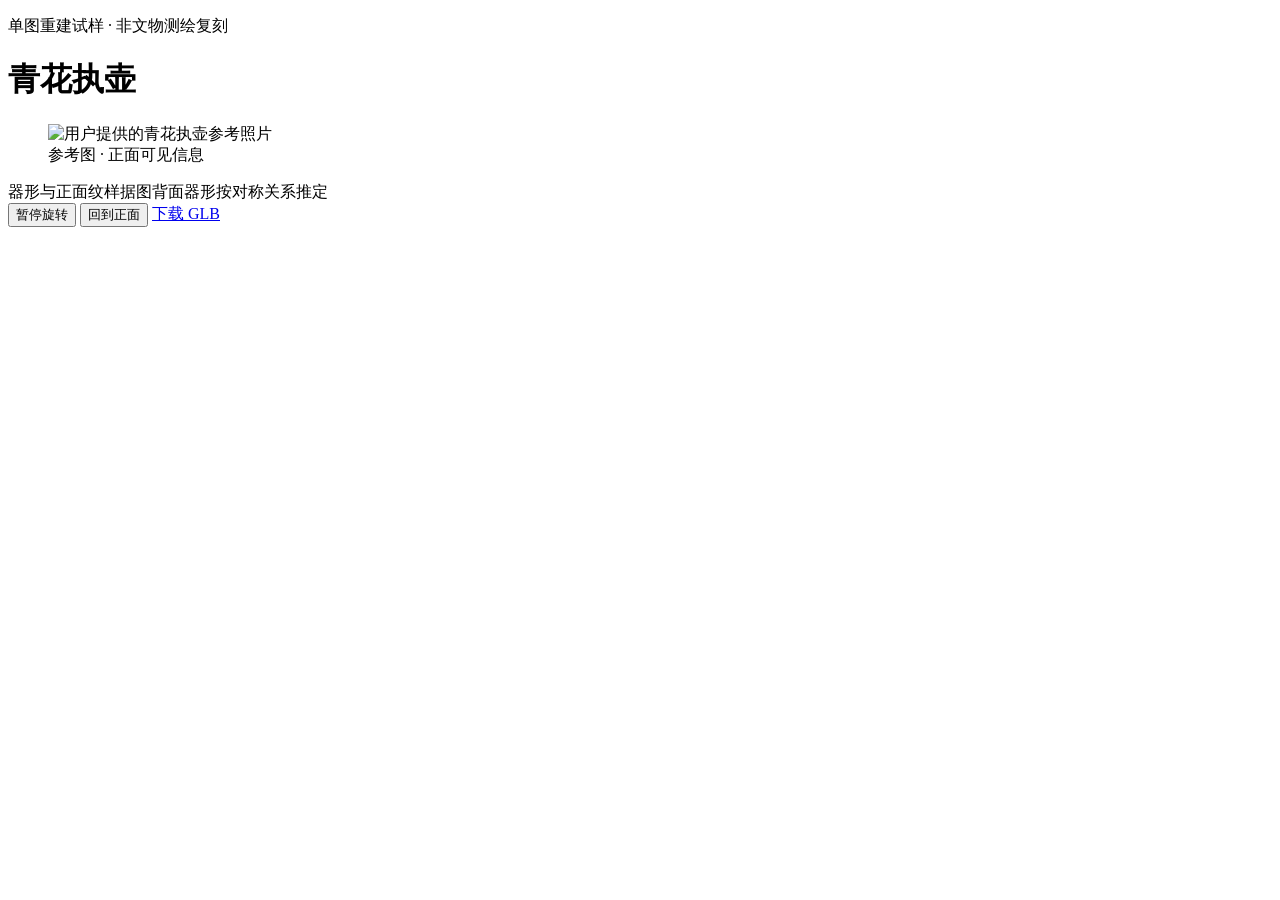
==== porcelain-preview.html @ b8884176 "发布郑和沉浸式航海网页" ====
<!doctype html>
<html lang="zh-CN">
  <head>
    <meta charset="UTF-8" />
    <meta name="viewport" content="width=device-width, initial-scale=1.0" />
    <meta name="theme-color" content="#111313" />
    <meta name="description" content="根据单张参考照片制作的青花执壶三维重建试样" />
    <title>青花执壶 · 单图重建试样</title>
    <script type="module" crossorigin src="./assets/porcelain-DF7gQr44.js"></script>
    <link rel="modulepreload" crossorigin href="./assets/three.module-CScPE-k7.js">
    <link rel="stylesheet" crossorigin href="./assets/porcelain-yduHpcoo.css">
  </head>
  <body>
    <main id="porcelain-preview">
      <div id="porcelain-stage"></div>
      <header class="preview-heading"><p>单图重建试样 · 非文物测绘复刻</p><h1>青花执壶</h1></header>
      <figure class="source-reference"><img src="./references/porcelain-source.png" alt="用户提供的青花执壶参考照片" /><figcaption>参考图 · 正面可见信息</figcaption></figure>
      <div class="model-boundary" aria-label="模型史料边界"><span>器形与正面纹样据图</span><span>背面器形按对称关系推定</span></div>
      <nav class="preview-controls" aria-label="模型查看工具">
        <button id="toggle-rotation" type="button" aria-pressed="true">暂停旋转</button>
        <button id="front-view" type="button">回到正面</button>
        <a href="./models/porcelain-reference.glb" download>下载 GLB</a>
      </nav>
    </main>
  </body>
</html>
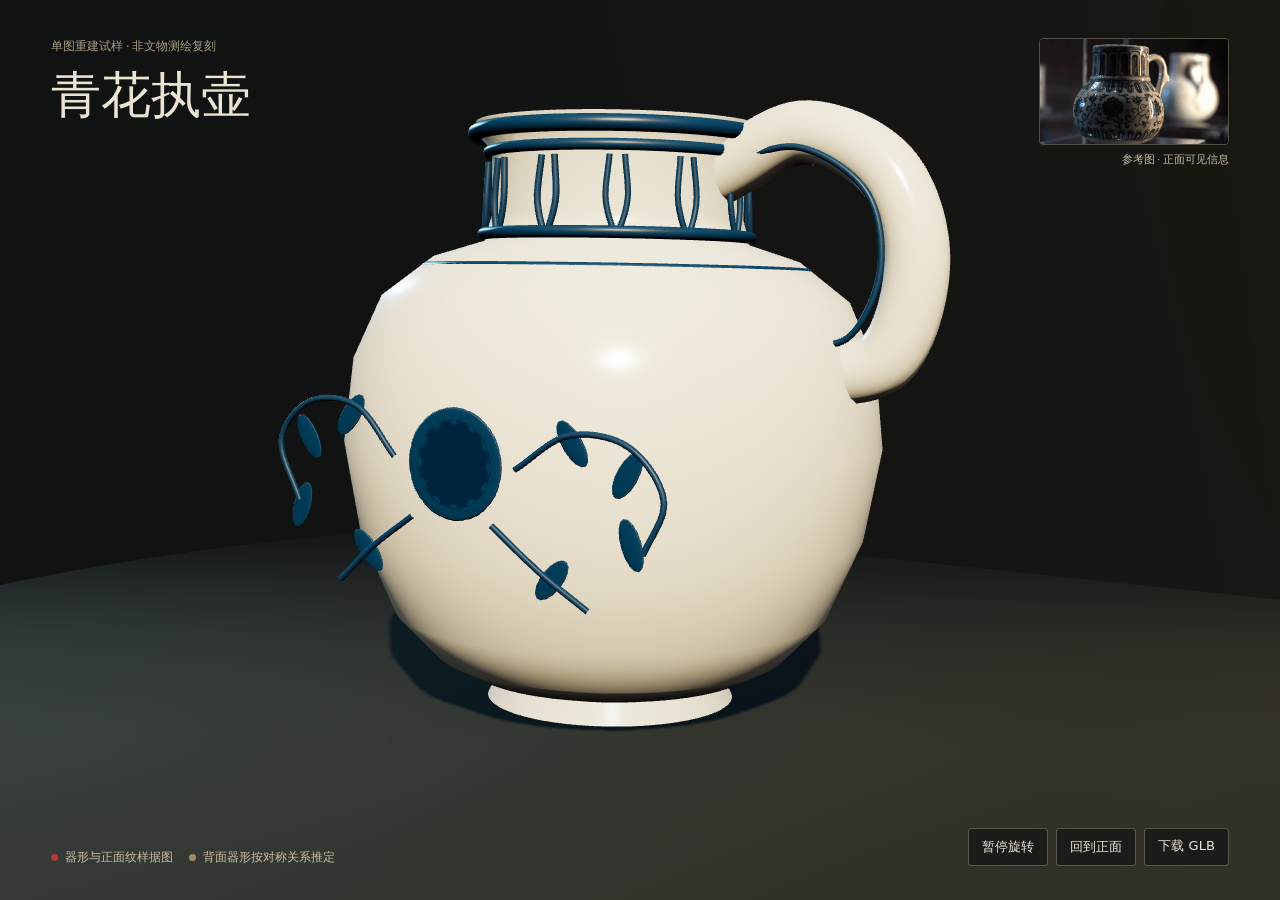
==== commit 4592cda9: "Publish iOS startup stability update" ====
--- a/porcelain-preview.html
+++ b/porcelain-preview.html
@@ -6,8 +6,8 @@
     <meta name="theme-color" content="#111313" />
     <meta name="description" content="根据单张参考照片制作的青花执壶三维重建试样" />
     <title>青花执壶 · 单图重建试样</title>
-    <script type="module" crossorigin src="./assets/porcelain-DF7gQr44.js"></script>
-    <link rel="modulepreload" crossorigin href="./assets/three.module-CScPE-k7.js">
+    <script type="module" crossorigin src="./assets/porcelain-CS2FJ8GX.js"></script>
+    <link rel="modulepreload" crossorigin href="./assets/three.module-_76C70VE.js">
     <link rel="stylesheet" crossorigin href="./assets/porcelain-yduHpcoo.css">
   </head>
   <body>
--- a/assets/porcelain-yduHpcoo.css
+++ b/assets/porcelain-yduHpcoo.css
@@ -0,0 +1 @@
+:root{color-scheme:dark;font-family:"Noto Serif SC","Source Han Serif SC",Songti SC,serif;background:#111313;color:#ece4d3}*{box-sizing:border-box}html,body,#porcelain-preview,#porcelain-stage{width:100%;height:100%;margin:0;overflow:hidden}body{background:#111313}#porcelain-stage,#porcelain-stage canvas{position:absolute;inset:0;display:block;touch-action:none}.preview-heading{position:fixed;z-index:2;top:clamp(18px,3vw,38px);left:clamp(18px,4vw,58px);max-width:min(58vw,540px);pointer-events:none}.preview-heading p,.preview-heading h1{margin:0}.preview-heading p{color:#a99d83;font-size:12px;letter-spacing:0}.preview-heading h1{margin-top:7px;font-size:clamp(26px,4vw,50px);font-weight:500;letter-spacing:0}.source-reference{position:fixed;z-index:2;top:clamp(18px,3vw,38px);right:clamp(18px,4vw,58px);width:clamp(112px,16vw,190px);margin:0;color:#c5baa4}.source-reference img{display:block;width:100%;aspect-ratio:360 / 203;object-fit:cover;border:1px solid rgba(216,208,185,.3);border-radius:4px}.source-reference figcaption{margin-top:7px;font-size:11px;text-align:right}.model-boundary{position:fixed;z-index:2;left:clamp(18px,4vw,58px);bottom:clamp(18px,3vw,34px);display:flex;gap:16px;color:#c9bea8;font-family:system-ui,sans-serif;font-size:12px}.model-boundary span:before{content:"";display:inline-block;width:7px;height:7px;margin-right:7px;border-radius:50%;background:#b13b32}.model-boundary span:last-child:before{background:#9c8b62}.preview-controls{position:fixed;z-index:3;right:clamp(18px,4vw,58px);bottom:clamp(18px,3vw,34px);display:flex;gap:8px}.preview-controls button,.preview-controls a{min-height:38px;padding:8px 13px;border:1px solid rgba(216,208,185,.32);border-radius:4px;background:#151818c7;color:#ece4d3;font:13px system-ui,sans-serif;text-decoration:none;cursor:pointer;-webkit-backdrop-filter:blur(8px);backdrop-filter:blur(8px)}.preview-controls button:hover,.preview-controls a:hover,.preview-controls button:focus-visible,.preview-controls a:focus-visible{border-color:#b99f63;outline:2px solid rgba(185,159,99,.35);outline-offset:2px}@media(max-width:680px){.preview-heading{max-width:62vw}.preview-heading h1{font-size:27px}.source-reference{width:104px}.model-boundary{right:18px;bottom:70px;justify-content:center;gap:10px;font-size:11px}.preview-controls{left:18px;right:18px;justify-content:center}.preview-controls button,.preview-controls a{flex:1;text-align:center;padding-inline:8px}}
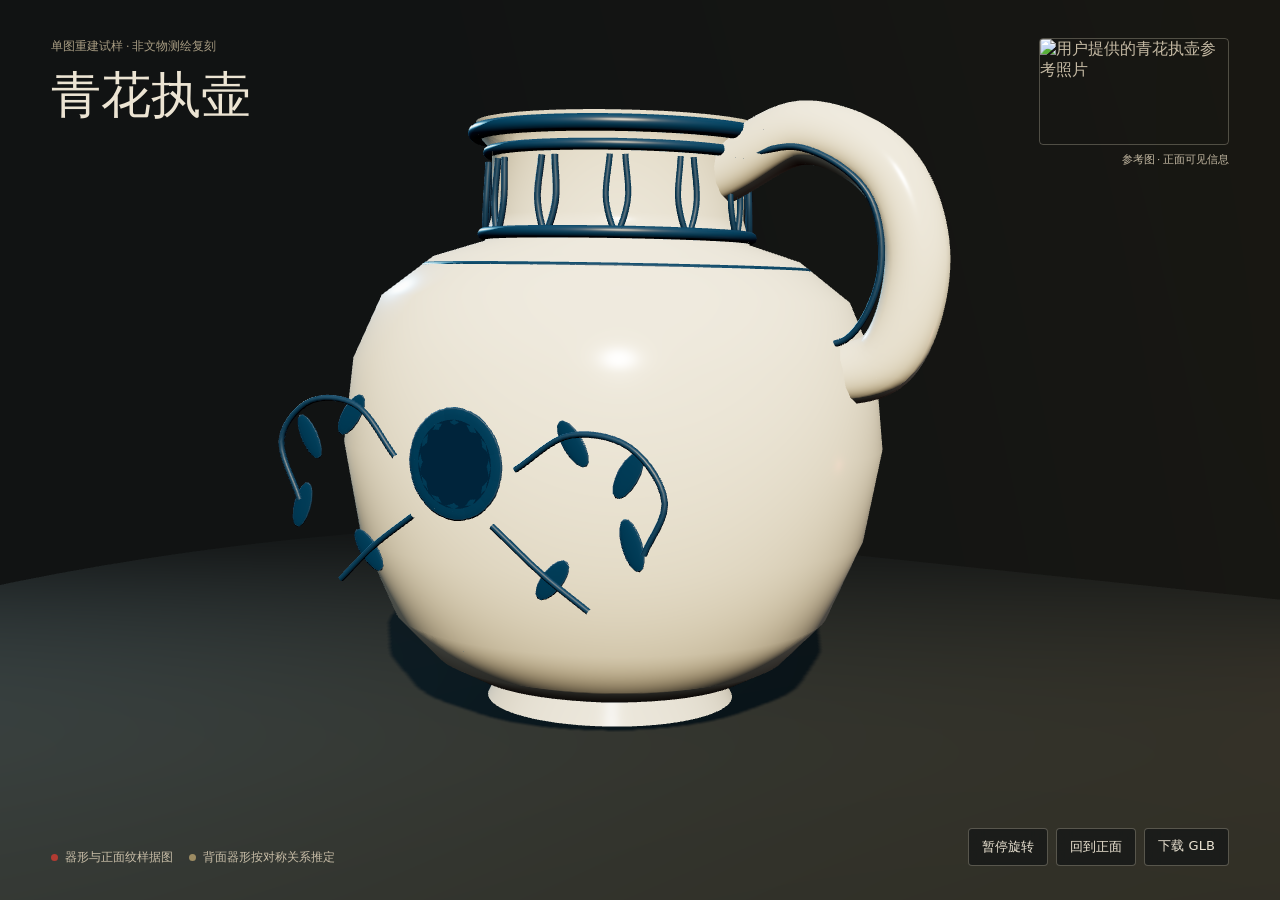
==== commit 76a8979b: "Serve immersive assets from Shanghai OSS" ====
--- a/porcelain-preview.html
+++ b/porcelain-preview.html
@@ -6,20 +6,20 @@
     <meta name="theme-color" content="#111313" />
     <meta name="description" content="根据单张参考照片制作的青花执壶三维重建试样" />
     <title>青花执壶 · 单图重建试样</title>
-    <script type="module" crossorigin src="./assets/porcelain-CS2FJ8GX.js"></script>
-    <link rel="modulepreload" crossorigin href="./assets/three.module-_76C70VE.js">
+    <script type="module" crossorigin src="./assets/porcelain-B0WYPx84.js"></script>
+    <link rel="modulepreload" crossorigin href="./assets/asset-url-Cq3bE7O6.js">
     <link rel="stylesheet" crossorigin href="./assets/porcelain-yduHpcoo.css">
   </head>
   <body>
     <main id="porcelain-preview">
       <div id="porcelain-stage"></div>
       <header class="preview-heading"><p>单图重建试样 · 非文物测绘复刻</p><h1>青花执壶</h1></header>
-      <figure class="source-reference"><img src="./references/porcelain-source.png" alt="用户提供的青花执壶参考照片" /><figcaption>参考图 · 正面可见信息</figcaption></figure>
+      <figure class="source-reference"><img id="porcelain-reference-image" alt="用户提供的青花执壶参考照片" /><figcaption>参考图 · 正面可见信息</figcaption></figure>
       <div class="model-boundary" aria-label="模型史料边界"><span>器形与正面纹样据图</span><span>背面器形按对称关系推定</span></div>
       <nav class="preview-controls" aria-label="模型查看工具">
         <button id="toggle-rotation" type="button" aria-pressed="true">暂停旋转</button>
         <button id="front-view" type="button">回到正面</button>
-        <a href="./models/porcelain-reference.glb" download>下载 GLB</a>
+        <a id="porcelain-model-download" download>下载 GLB</a>
       </nav>
     </main>
   </body>
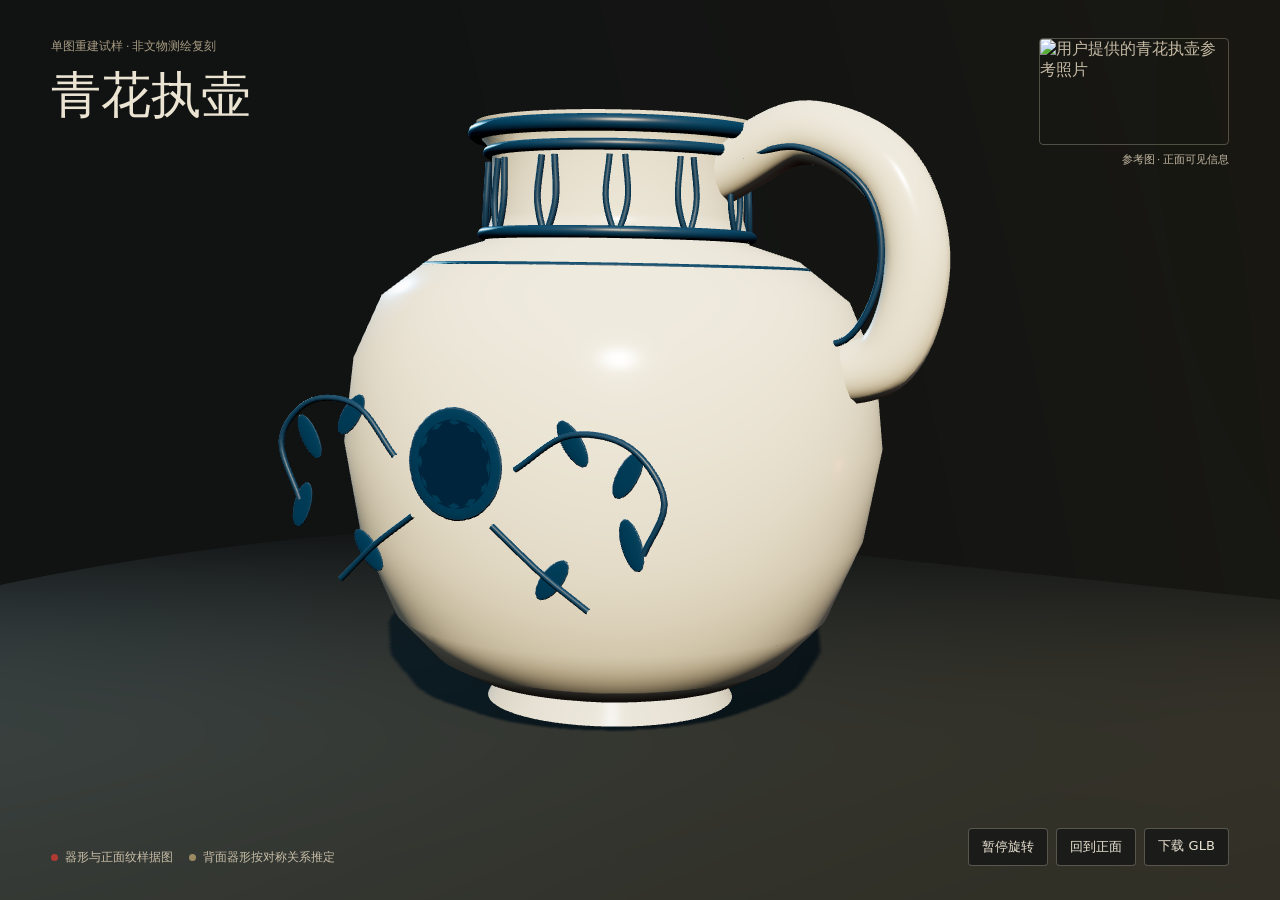
==== commit 937e460d: "Reduce iPhone WeChat voyage memory use" ====
--- a/porcelain-preview.html
+++ b/porcelain-preview.html
@@ -6,8 +6,8 @@
     <meta name="theme-color" content="#111313" />
     <meta name="description" content="根据单张参考照片制作的青花执壶三维重建试样" />
     <title>青花执壶 · 单图重建试样</title>
-    <script type="module" crossorigin src="./assets/porcelain-B0WYPx84.js"></script>
-    <link rel="modulepreload" crossorigin href="./assets/asset-url-Cq3bE7O6.js">
+    <script type="module" crossorigin src="./assets/porcelain-DUIa2N0q.js"></script>
+    <link rel="modulepreload" crossorigin href="./assets/asset-url-BWkYVgTP.js">
     <link rel="stylesheet" crossorigin href="./assets/porcelain-yduHpcoo.css">
   </head>
   <body>
